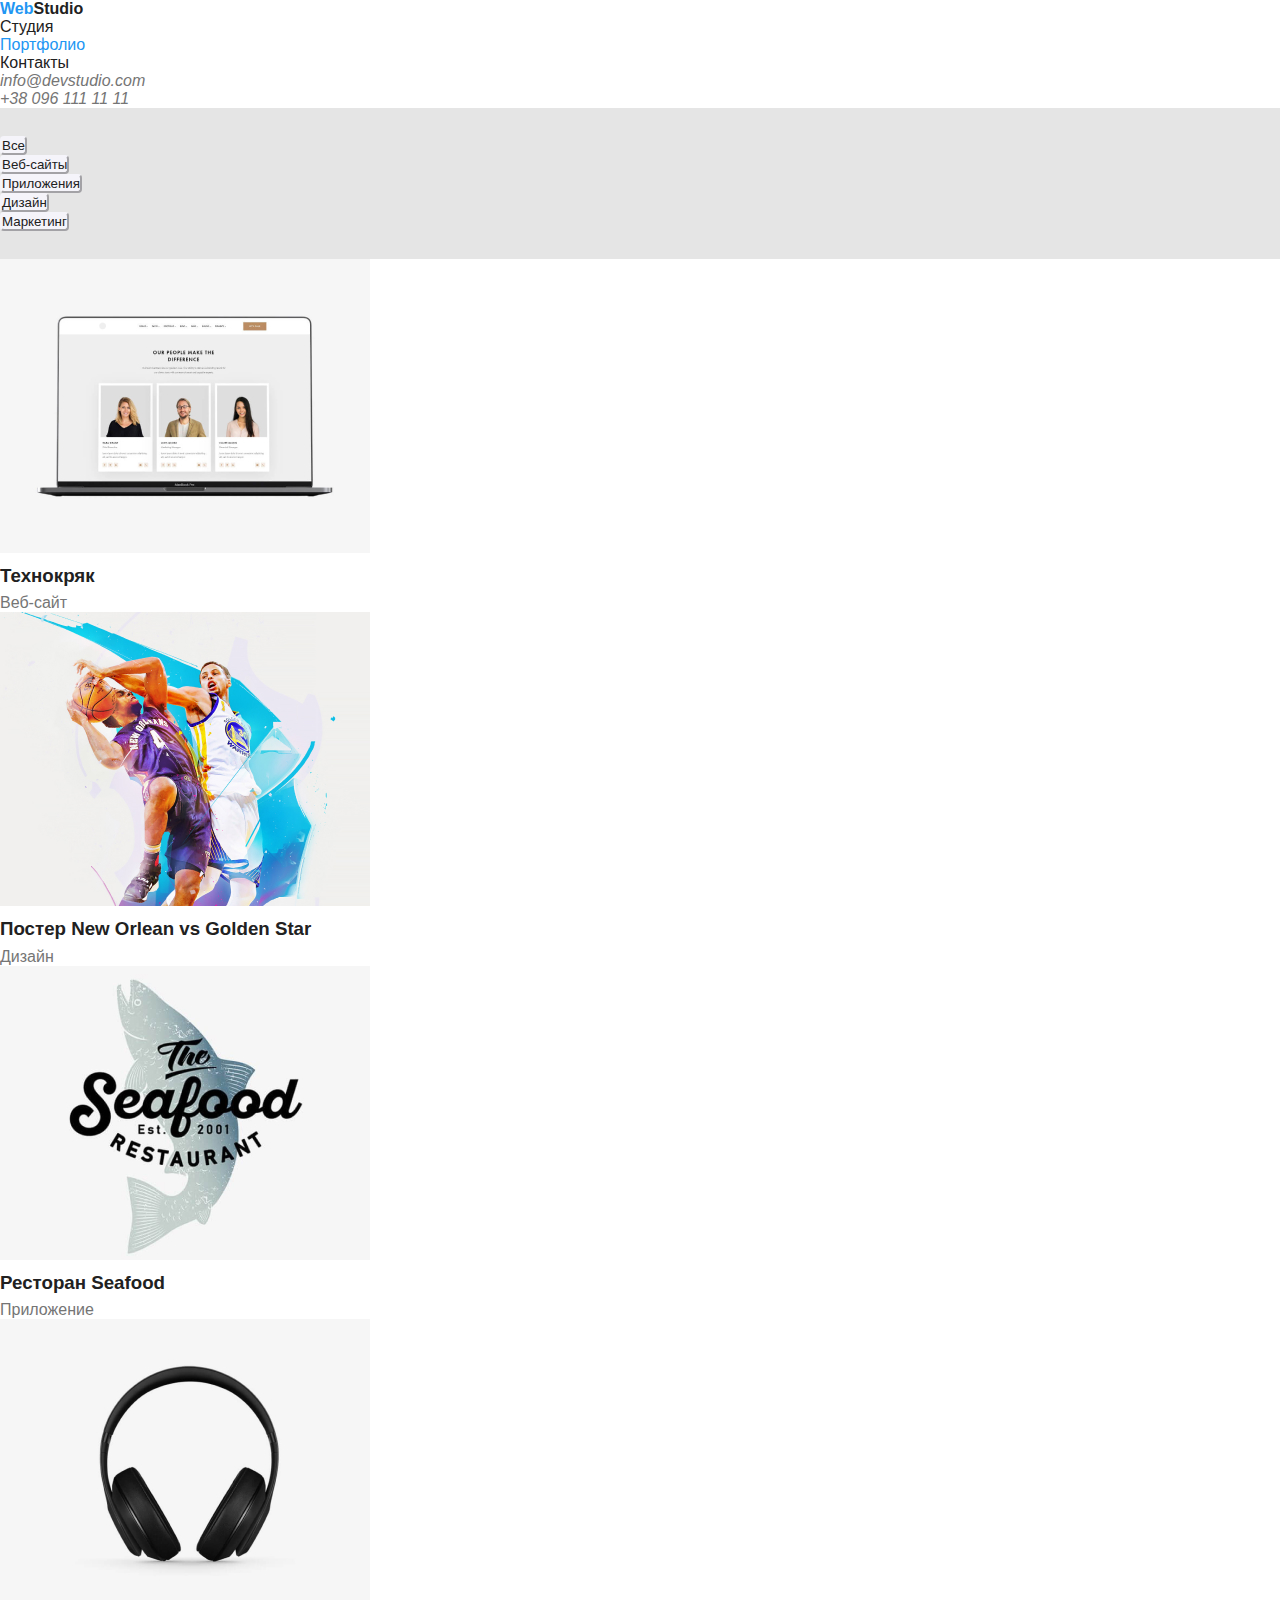
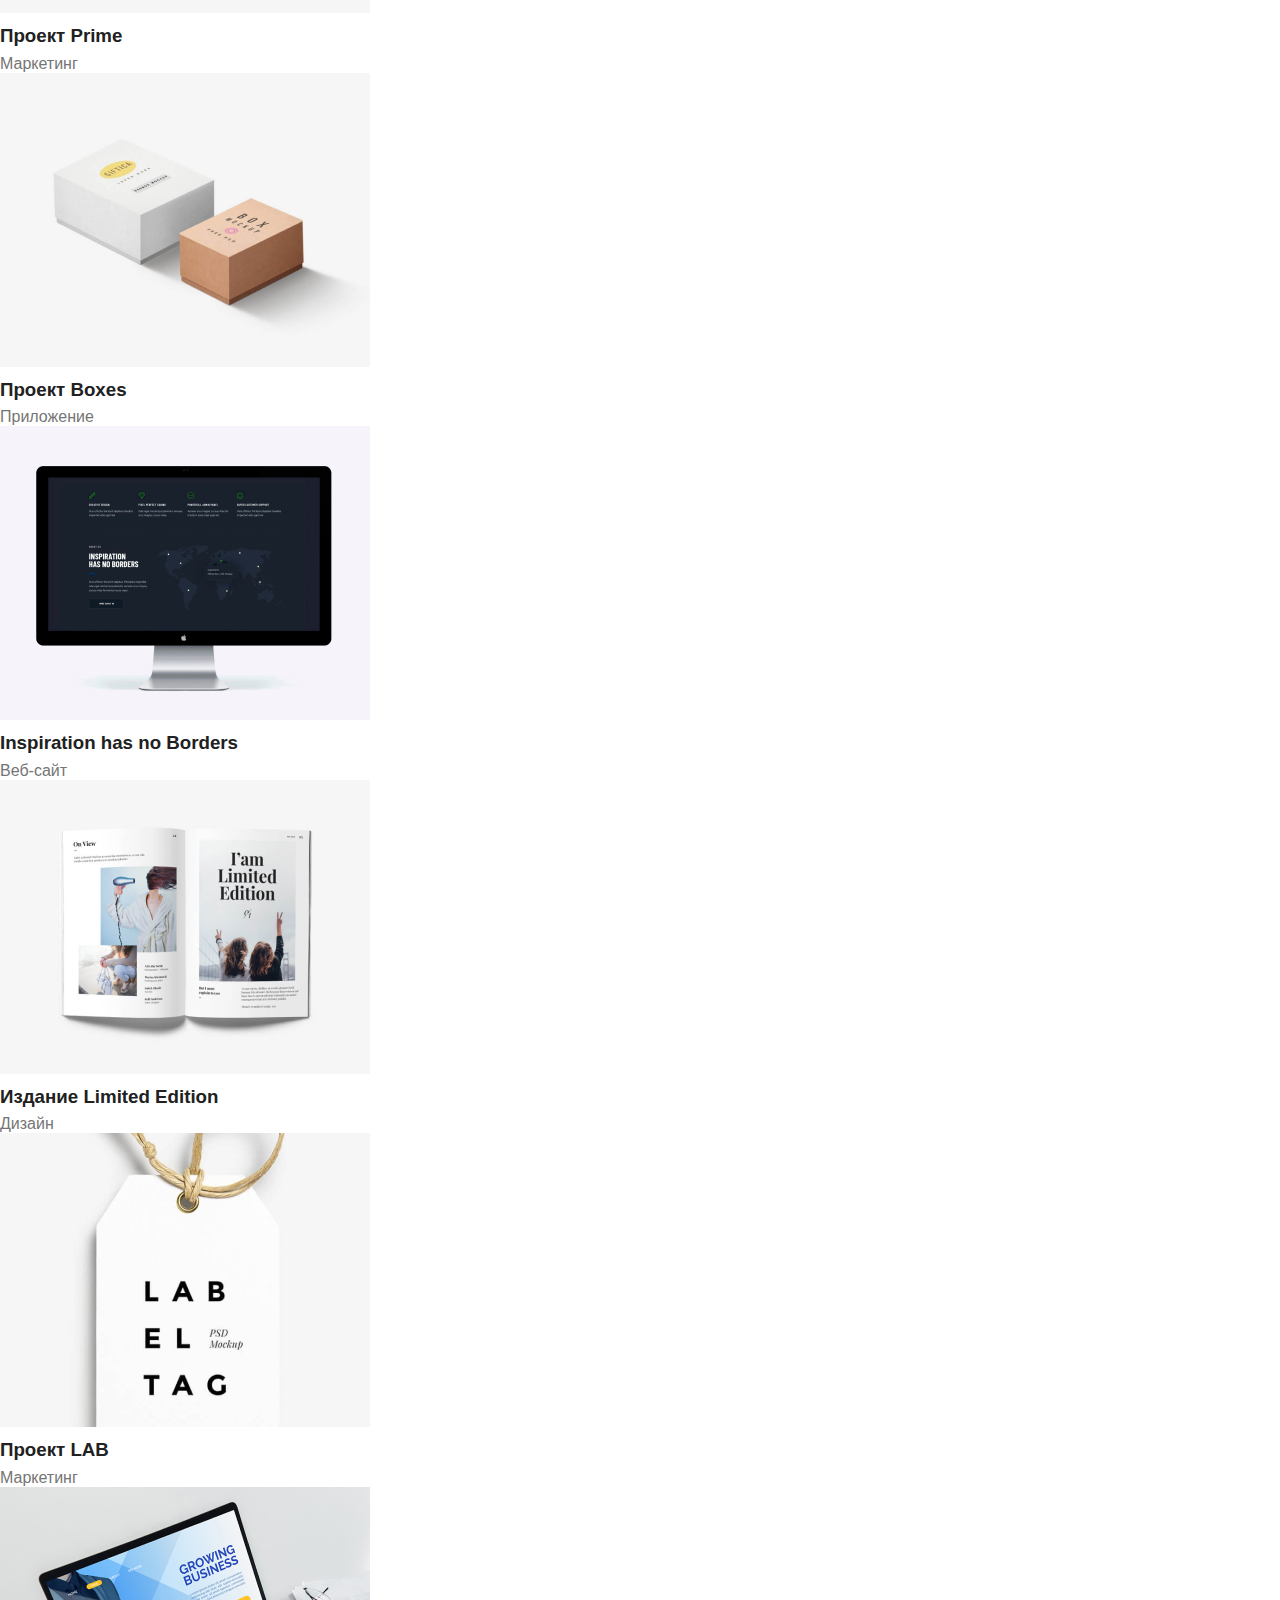
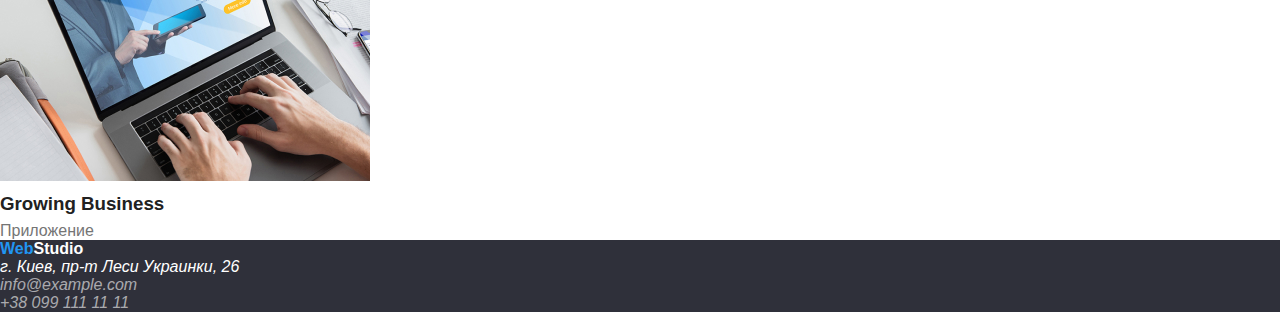
==== potrfolio.html @ 5e763c20 "initial" ====
<!DOCTYPE html>
<html lang="ru">
  <head>
    <meta charset="UTF-8" />
    <meta name="viewport" content="width=device-width, initial-scale=1.0" />
    <!--подключение стилей-->
    <link rel="stylesheet" href="css/style.css" />
    <title>Potrfolio</title>
  </head>
  <body>
    <header>
      <a class="logo" href="index.html" lang="en">
        <span class="logo-contrast">Web</span>Studio</a
      >
      <nav>
        <ul class="navigation">
          <li><a href="index.html">Студия</a></li>
          <li class="active"><a href="potrfolio.html">Портфолио</a></li>
          <li><a href="contacts.html">Контакты</a></li>
        </ul>
      </nav>
      <address>
        <ul>
          <li>
            <a href="mailto:info@devstudio.com">info@devstudio.com</a>
          </li>
          <li>
            <a href="tel:+380961111111">+38 096 111 11 11</a>
          </li>
        </ul>
      </address>
    </header>
    <main class="portfolio">
      <section class="buttons">
        <h2>Кнопки</h2>
        <ul>
          <li>
            <button class="item" type="button">Все</button>
          </li>
          <li>
            <button class="item" type="button">Веб-сайты</button>
          </li>
          <li>
            <button class="item" type="button">Приложения</button>
          </li>
          <li>
            <button class="item" type="button">Дизайн</button>
          </li>
          <li>
            <button class="item" type="button">Маркетинг</button>
          </li>
        </ul>
      </section>
      <section class="projects">
        <h2>Проекты</h2>
        <li>
          <img src="images/tecknohriak.jpg" alt="Веб-сайт Технокряк" />
          <h3>Технокряк</h3>
          <p>Веб-сайт</p>
        </li>
        <li>
          <img
            src="images/neworleans.jpg"
            alt="Постер New Orlean vs Golden Star"
          />
          <h3>Постер New Orlean vs Golden Star</h3>
          <p>Дизайн</p>
        </li>
        <li>
          <img src="images/seafood.jpg" alt="Ресторан Seafood" />
          <h3>Ресторан Seafood</h3>
          <p>Приложение</p>
        </li>
        <li>
          <img src="images/prime.jpg" alt="Проект Prime" />
          <h3>Проект Prime</h3>
          <p>Маркетинг</p>
        </li>
        <li>
          <img src="images/boxes.jpg" alt="Проект Boxes" />
          <h3>Проект Boxes</h3>
          <p>Приложение</p>
        </li>
        <li>
          <img src="images/inspration.jpg" alt="Inspiration has no Borders" />
          <h3 lang="en">Inspiration has no Borders</h3>
          <p>Веб-сайт</p>
        </li>
        <li>
          <img src="images/limitededition.jpg" alt="Издание Limited Edition" />
          <h3>Издание Limited Edition</h3>
          <p>Дизайн</p>
        </li>
        <li>
          <img src="images/lab.jpg" alt="Проект LAB" />
          <h3>Проект LAB</h3>
          <p>Маркетинг</p>
        </li>
        <li>
          <img src="images/growing.jpg" alt="Growing Business" />
          <h3 lang="en">Growing Business</h3>
          <p>Приложение</p>
        </li>
      </section>
    </main>
    <footer>
      <a class="logo" href="index.html" lang="en">
        <span class="logo-contrast">Web</span>Studio</a
      >
      <address>
        <ul>
          <li>г. Киев, пр-т Леси Украинки, 26</li>
          <li>
            <a href="mailto:info@example.com">info@example.com</a>
          </li>
          <li>
            <a href="tel:+380991111111">+38 099 111 11 11</a>
          </li>
        </ul>
      </address>
    </footer>
  </body>
</html>
---- css/style.css ----
* {
  margin: 0;
  padding: 0;
}

ul {
  list-style-type: none;
}

a {
  text-decoration: none;
}

:root {
  --main-background-color: #e5e5e5;
  --minor-background-color: #f5f4fa;
  --footer-background-color: #2f303a;
  --section-background-color: #ffffff;
  --main-button-color: #2196f3;
  --minor-button-color: #f5f4fa;
  --main-text-color: #212121;
  --minor-text-color: #757575;
  --contrast-text-color: #ffffff;
  --selected-text-color: #2196f3;
  --footer-adress-color: rgba(255, 255, 255, 0.6);
}

/*font-family: 'Oleo Script', cursive;
font-family: 'Raleway', sans-serif;
font-family: 'Roboto', sans-serif;*/

/*header*/

header {
  background-color: var(--section-background-color);
}

header .logo {
  font-family: Raleway, sans-serif;
  font-weight: 700;
  line-height: 1, 192;
  letter-spacing: 0, 03em;
  color: var(--main-text-color);
}

header .logo-contrast {
  color: var(--selected-text-color);
}

.navigation a {
  font-family: Roboto, sans-serif;
  font-weight: 500;
  line-height: 1, 143;
  letter-spacing: 0, 02em;
  color: var(--main-text-color);
}

.navigation a:hover,
.navigation a:focus,
.navigation a:active {
  color: var(--selected-text-color);
}

.navigation .active a {
  color: var(--selected-text-color);
}

header address a {
  font-family: Roboto, sans-serif;
  font-weight: 500;
  line-height: 1, 143;
  letter-spacing: 0, 02em;
  color: var(--minor-text-color);
}

header address a:hover,
header address a:focus,
header address a:active {
  color: var(--selected-text-color);
}

/*main*/

/*hero*/

.hero {
  font-family: Roboto, sans-serif;
  font-weight: 900;
  letter-spacing: 0, 06em;
  color: var(--contrast-text-color);
  background-color: var(--footer-background-color);
}

h1 {
  font-size: 44px;
  line-height: 50px;
  text-transform: uppercase;
  text-align: center;
}

.hero button {
  line-height: 1, 875;
  text-align: center;
  background-color: var(--main-button-color);
  color: var(--contrast-text-color);
  box-shadow: 0px 4px 4px rgba(0, 0, 0, 0.15);
  border-radius: 4px;
  border-color: var(--main-button-color);
}
/*section advantages*/

.advantages {
  font-family: Roboto, sans-serif;
  letter-spacing: 0, 03em;
  background-color: var(--main-background-color);
}

.advantages h2 {
  color: var(--main-background-color);
}

.advantages h3 {
  font-weight: 700;
  line-height: 1, 143;
  text-transform: uppercase;
  color: var(--main-text-color);
}

.advantages p {
  font-weight: 400;
  line-height: 1, 714;
  color: var(--minor-text-color);
}

/*section services*/

.services {
  font-family: Roboto, sans-serif;
  letter-spacing: 0, 03em;
  background-color: var(--main-background-color);
}

h4 {
  font-weight: 700;
  line-height: 1, 167;
  text-align: center;
  color: var(--main-text-color);
}

/*section team*/

.team {
  font-family: Roboto, sans-serif;
  letter-spacing: 0, 03em;
  background-color: var(--minor-background-color);
}

.team ul {
  background-color: var(--section-background-color);
  box-shadow: 0px 1px 3px rgba(0, 0, 0, 0.12), 0px 1px 1px rgba(0, 0, 0, 0.14),
    0px 2px 1px rgba(0, 0, 0, 0.2);
  border-radius: 0px 0px 4px 4px;
}

.team h5 {
  font-weight: 500;
  line-height: 1, 188;
  text-align: center;
  color: var(--main-text-color);
}

.team p {
  font-weight: 400;
  line-height: 1, 188;
  text-align: center;
  color: var(--minor-text-color);
}

/*footer*/

footer {
  background-color: var(--footer-background-color);
}

footer .logo {
  font-family: Raleway, sans-serif;
  font-weight: 700;
  line-height: 1, 192;
  letter-spacing: 0, 03em;
  color: var(--contrast-text-color);
}

footer .logo-contrast {
  color: var(--selected-text-color);
}
footer address ul {
  font-family: Roboto, sans-serif;
  font-weight: 400;
  line-height: 1, 714;
  letter-spacing: 0, 03em;
  color: var(--contrast-text-color);
}
footer address a {
  color: var(--footer-adress-color);
}

/*portfolio*/

/*buttons*/

.portfolio {
  font-family: Roboto, sans-serif;
  background-color: var(--main-background-color);
}

.buttons h2 {
  color: var(--main-background-color);
}

.buttons .item {
  font-weight: 500;
  line-height: 1, 625;
  letter-spacing: 0, 03em;
  text-align: center;
  color: var(--main-text-color);
  background-color: var(--minor-button-color);
  border-radius: 4px;
  border-color: var(--minor-button-color);
}

.buttons .item:hover,
.buttons .item:focus,
.buttons .item:active {
  color: var(--contrast-text-color);
  background-color: var(--main-button-color);
}

/*projects*/

.projects h2 {
  color: var(--main-background-color);
}

.projects li {
  list-style-type: none;
  background-color: var(--section-background-color);
  border: 1px;
  border-color: var(--section-background-color);
  box-sizing: border-box;
}

.projects h3 {
  font-weight: 700;
  line-height: 2;
  letter-spacing: 0, 06em;
  color: var(--main-text-color);
}

.projects p {
  font-weight: 400;
  line-height: 1, 875;
  letter-spacing: 0, 03em;
  color: var(--minor-text-color);
}
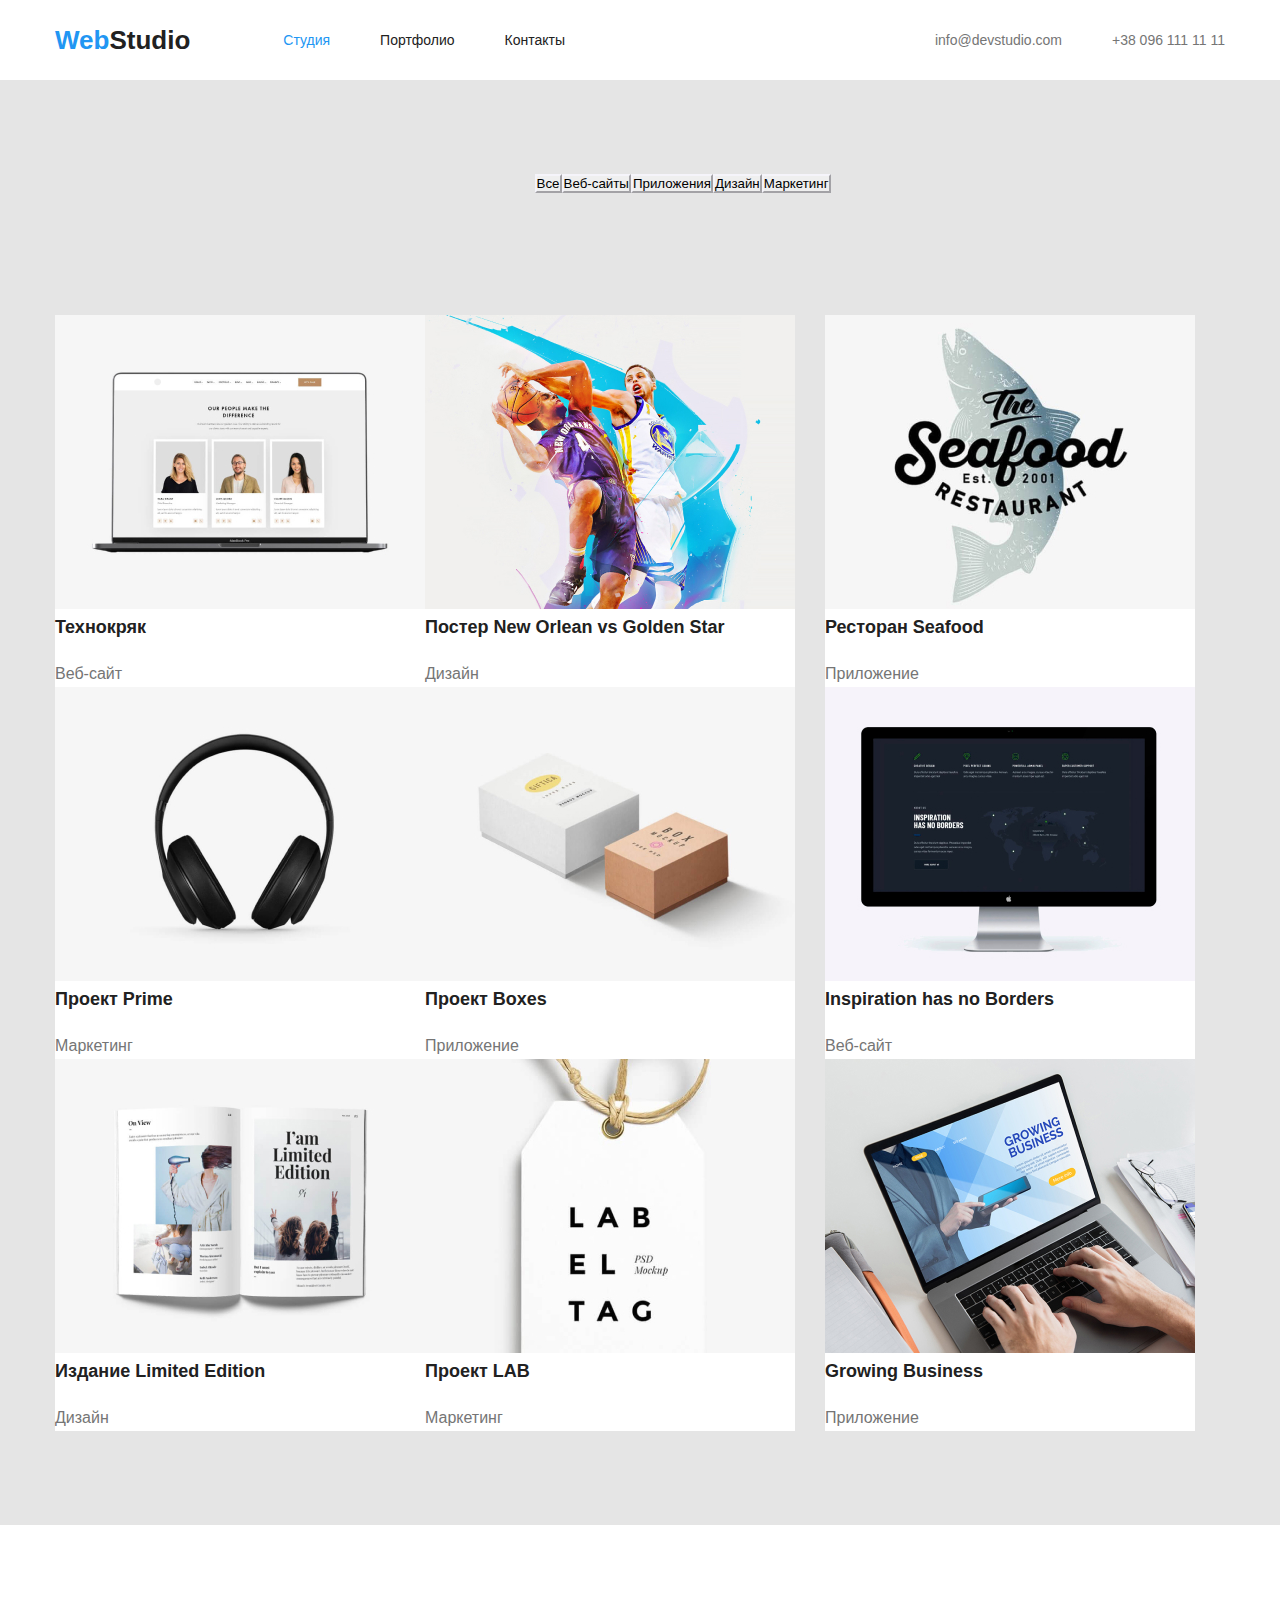
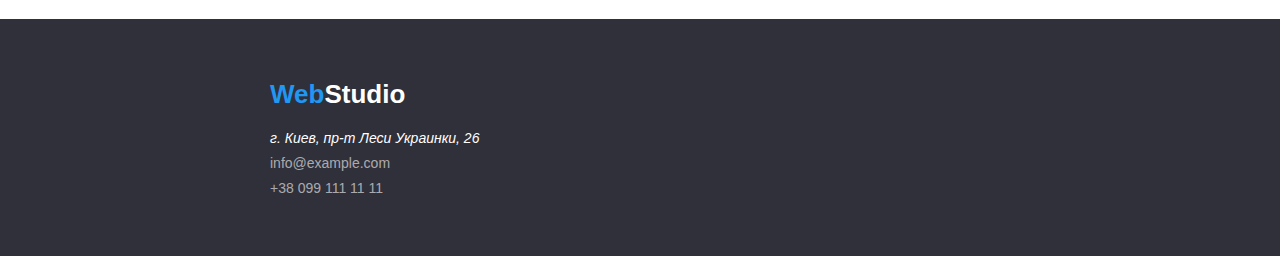
==== commit ce76fe50: "add container and formating" ====
--- a/potrfolio.html
+++ b/potrfolio.html
@@ -5,119 +5,158 @@
     <meta name="viewport" content="width=device-width, initial-scale=1.0" />
     <!--подключение стилей-->
     <link rel="stylesheet" href="css/style.css" />
+    <link rel="stylesheet" href="css/modern-normalize.css" />
     <title>Potrfolio</title>
   </head>
   <body>
     <header>
-      <a class="logo" href="index.html" lang="en">
-        <span class="logo-contrast">Web</span>Studio</a
-      >
-      <nav>
-        <ul class="navigation">
-          <li><a href="index.html">Студия</a></li>
-          <li class="active"><a href="potrfolio.html">Портфолио</a></li>
-          <li><a href="contacts.html">Контакты</a></li>
-        </ul>
-      </nav>
-      <address>
-        <ul>
-          <li>
-            <a href="mailto:info@devstudio.com">info@devstudio.com</a>
-          </li>
-          <li>
-            <a href="tel:+380961111111">+38 096 111 11 11</a>
-          </li>
-        </ul>
-      </address>
+      <div class="container">
+        <a class="logo" href="index.html" lang="en">
+          <span class="logo-contrast">Web</span>Studio</a
+        >
+        <nav>
+          <ul class="navigation">
+            <li class="active"><a href="index.html">Студия</a></li>
+            <li><a href="potrfolio.html">Портфолио</a></li>
+            <li><a href="contacts.html">Контакты</a></li>
+          </ul>
+        </nav>
+        <address>
+          <ul>
+            <li>
+              <a href="mailto:info@devstudio.com">info@devstudio.com</a>
+            </li>
+            <li>
+              <a href="tel:+380961111111">+38 096 111 11 11</a>
+            </li>
+          </ul>
+        </address>
+      </div>
     </header>
     <main class="portfolio">
       <section class="buttons">
         <h2>Кнопки</h2>
-        <ul>
+        <ul class="buttons-list">
           <li>
-            <button class="item" type="button">Все</button>
+            <button class="buttons-item" type="button" class="button">Все</button>
           </li>
           <li>
-            <button class="item" type="button">Веб-сайты</button>
+            <button class="buttons-item type="button" class="button">Веб-сайты</button>
           </li>
           <li>
-            <button class="item" type="button">Приложения</button>
+            <button class="buttons-item type="button" class="button">Приложения</button>
           </li>
           <li>
-            <button class="item" type="button">Дизайн</button>
+            <button class="buttons-item type="button" class="button">Дизайн</button>
           </li>
           <li>
-            <button class="item" type="button">Маркетинг</button>
+            <button class="buttons-item type="button" class="button">Маркетинг</button>
           </li>
         </ul>
       </section>
       <section class="projects">
-        <h2>Проекты</h2>
-        <li>
-          <img src="images/tecknohriak.jpg" alt="Веб-сайт Технокряк" />
-          <h3>Технокряк</h3>
-          <p>Веб-сайт</p>
-        </li>
-        <li>
-          <img
-            src="images/neworleans.jpg"
-            alt="Постер New Orlean vs Golden Star"
-          />
-          <h3>Постер New Orlean vs Golden Star</h3>
-          <p>Дизайн</p>
-        </li>
-        <li>
-          <img src="images/seafood.jpg" alt="Ресторан Seafood" />
-          <h3>Ресторан Seafood</h3>
-          <p>Приложение</p>
-        </li>
-        <li>
-          <img src="images/prime.jpg" alt="Проект Prime" />
-          <h3>Проект Prime</h3>
-          <p>Маркетинг</p>
-        </li>
-        <li>
-          <img src="images/boxes.jpg" alt="Проект Boxes" />
-          <h3>Проект Boxes</h3>
-          <p>Приложение</p>
-        </li>
-        <li>
-          <img src="images/inspration.jpg" alt="Inspiration has no Borders" />
-          <h3 lang="en">Inspiration has no Borders</h3>
-          <p>Веб-сайт</p>
-        </li>
-        <li>
-          <img src="images/limitededition.jpg" alt="Издание Limited Edition" />
-          <h3>Издание Limited Edition</h3>
-          <p>Дизайн</p>
-        </li>
-        <li>
-          <img src="images/lab.jpg" alt="Проект LAB" />
-          <h3>Проект LAB</h3>
-          <p>Маркетинг</p>
-        </li>
-        <li>
-          <img src="images/growing.jpg" alt="Growing Business" />
-          <h3 lang="en">Growing Business</h3>
-          <p>Приложение</p>
-        </li>
+        <div class="container">
+          <h2>Проекты</h2>
+
+          <ul class="projects-list">
+            <li class="projects-item">
+              <img
+                style="width: 370px"
+                src="images/tecknohriak.jpg"
+                alt="Веб-сайт Технокряк"
+              />
+              <h3>Технокряк</h3>
+              <p>Веб-сайт</p>
+            </li>
+            <li class="projects-item">
+              <img
+                style="width: 370px"
+                src="images/neworleans.jpg"
+                alt="Постер New Orlean vs Golden Star"
+              />
+              <h3>Постер New Orlean vs Golden Star</h3>
+              <p>Дизайн</p>
+            </li>
+            <li class="projects-item">
+              <img
+                style="width: 370px"
+                src="images/seafood.jpg"
+                alt="Ресторан Seafood"
+              />
+              <h3>Ресторан Seafood</h3>
+              <p>Приложение</p>
+            </li>
+            <li class="projects-item">
+              <img
+                style="width: 370px"
+                src="images/prime.jpg"
+                alt="Проект Prime"
+              />
+              <h3>Проект Prime</h3>
+              <p>Маркетинг</p>
+            </li>
+            <li class="projects-item">
+              <img
+                style="width: 370px"
+                src="images/boxes.jpg"
+                alt="Проект Boxes"
+              />
+              <h3>Проект Boxes</h3>
+              <p>Приложение</p>
+            </li>
+            <li class="projects-item">
+              <img
+                style="width: 370px"
+                src="images/inspration.jpg"
+                alt="Inspiration has no Borders"
+              />
+              <h3 lang="en">Inspiration has no Borders</h3>
+              <p>Веб-сайт</p>
+            </li>
+            <li class="projects-item">
+              <img
+                style="width: 370px"
+                src="images/limitededition.jpg"
+                alt="Издание Limited Edition"
+              />
+              <h3>Издание Limited Edition</h3>
+              <p>Дизайн</p>
+            </li>
+            <li class="projects-item">
+              <img style="width: 370px" src="images/lab.jpg" alt="Проект LAB" />
+              <h3>Проект LAB</h3>
+              <p>Маркетинг</p>
+            </li>
+            <li class="projects-item">
+              <img
+                style="width: 370px"
+                src="images/growing.jpg"
+                alt="Growing Business"
+              />
+              <h3 lang="en">Growing Business</h3>
+              <p>Приложение</p>
+            </li>
+          </ul>
+        </div>
       </section>
     </main>
     <footer>
-      <a class="logo" href="index.html" lang="en">
-        <span class="logo-contrast">Web</span>Studio</a
-      >
-      <address>
-        <ul>
-          <li>г. Киев, пр-т Леси Украинки, 26</li>
-          <li>
-            <a href="mailto:info@example.com">info@example.com</a>
-          </li>
-          <li>
-            <a href="tel:+380991111111">+38 099 111 11 11</a>
-          </li>
-        </ul>
-      </address>
+      <div class="container">
+        <a class="logo" href="index.html" lang="en">
+          <span class="logo-contrast">Web</span>Studio</a
+        >
+        <address>
+          <ul>
+            <li>г. Киев, пр-т Леси Украинки, 26</li>
+            <li>
+              <a href="mailto:info@example.com">info@example.com</a>
+            </li>
+            <li>
+              <a href="tel:+380991111111">+38 099 111 11 11</a>
+            </li>
+          </ul>
+        </address>
+      </div>
     </footer>
   </body>
 </html>
--- a/css/style.css
+++ b/css/style.css
@@ -1,3 +1,6 @@
+html {
+  box-sizing: border-box;
+}
 * {
   margin: 0;
   padding: 0;
@@ -5,10 +8,31 @@
 
 ul {
   list-style-type: none;
+  text-decoration: none;
+  padding: 0;
+  margin: 0;
 }
 
 a {
   text-decoration: none;
+  text-transform: none;
+  font-style: normal;
+}
+
+*,
+::before,
+::after {
+  box-sizing: inherit;
+}
+h1,
+h2,
+h3,
+h4,
+h5,
+h6,
+p {
+  margin-top: 0px;
+  margin-bottom: 0px;
 }
 
 :root {
@@ -23,6 +47,7 @@
   --contrast-text-color: #ffffff;
   --selected-text-color: #2196f3;
   --footer-adress-color: rgba(255, 255, 255, 0.6);
+  --white: rgb(0, 0, 0);
 }
 
 /*font-family: 'Oleo Script', cursive;
@@ -31,28 +56,66 @@
 
 /*header*/
 
-header {
+.container {
+  width: 1200px;
+  padding-top: 94px;
+  padding-bottom: 94px;
+  padding-right: 15px;
+  padding-left: 15px;
+  margin: 0px auto 0px auto;
+}
+
+header .container,
+footer .container {
+  padding-top: 0px;
+  padding-bottom: 0px;
+}
+
+header .container {
   background-color: var(--section-background-color);
+
+  display: flex;
+  align-items: center;
 }
 
 header .logo {
   font-family: Raleway, sans-serif;
   font-weight: 700;
+  font-size: 26px;
   line-height: 1, 192;
   letter-spacing: 0, 03em;
   color: var(--main-text-color);
+  display: flex;
+  margin-right: 93px;
 }
 
 header .logo-contrast {
   color: var(--selected-text-color);
 }
 
+.navigation {
+  display: flex;
+}
+
+.navigation li {
+  display: flex;
+}
+
+.navigation li:not(:last-child) {
+  margin-right: 50px;
+}
+
 .navigation a {
   font-family: Roboto, sans-serif;
   font-weight: 500;
+  font-style: normal;
+  font-size: 14px;
   line-height: 1, 143;
   letter-spacing: 0, 02em;
   color: var(--main-text-color);
+
+  padding-top: 32px;
+  padding-bottom: 32px;
 }
 
 .navigation a:hover,
@@ -65,9 +128,27 @@
   color: var(--selected-text-color);
 }
 
+header address {
+  display: flex;
+  margin-left: auto;
+}
+
+header address ul {
+  display: flex;
+}
+
+header address li {
+  display: flex;
+}
+
+header address li:not(:last-child) {
+  margin-right: 50px;
+}
+
 header address a {
   font-family: Roboto, sans-serif;
   font-weight: 500;
+  font-size: 14px;
   line-height: 1, 143;
   letter-spacing: 0, 02em;
   color: var(--minor-text-color);
@@ -89,16 +170,22 @@
   letter-spacing: 0, 06em;
   color: var(--contrast-text-color);
   background-color: var(--footer-background-color);
+
+  height: 600px;
+
+  text-align: center;
 }
 
 h1 {
   font-size: 44px;
-  line-height: 50px;
+  line-height: 1, 36;
   text-transform: uppercase;
   text-align: center;
+  padding-top: 200px;
 }
 
 .hero button {
+  font-size: 16px;
   line-height: 1, 875;
   text-align: center;
   background-color: var(--main-button-color);
@@ -106,52 +193,89 @@
   box-shadow: 0px 4px 4px rgba(0, 0, 0, 0.15);
   border-radius: 4px;
   border-color: var(--main-button-color);
+
+  margin-top: 30px;
+  width: 200px;
+  height: 50px;
 }
 /*section advantages*/
 
 .advantages {
   font-family: Roboto, sans-serif;
-  letter-spacing: 0, 03em;
+  letter-spacing: 0.03em;
   background-color: var(--main-background-color);
 }
 
+.advantages .container {
+  padding-bottom: 0;
+}
+
+.advantages ul {
+  display: flex;
+}
+
+.advantages li {
+  width: 270px;
+  justify-content: start;
+}
+.advantages li:not(:last-child) {
+  margin-right: 30px;
+}
 .advantages h2 {
   color: var(--main-background-color);
 }
 
 .advantages h3 {
+  font-size: 14px;
   font-weight: 700;
   line-height: 1, 143;
   text-transform: uppercase;
   color: var(--main-text-color);
+  margin-bottom: 10px;
 }
 
 .advantages p {
   font-weight: 400;
+  font-size: 14px;
   line-height: 1, 714;
   color: var(--minor-text-color);
+  width: 270px;
 }
 
 /*section services*/
 
 .services {
   font-family: Roboto, sans-serif;
-  letter-spacing: 0, 03em;
+  letter-spacing: 0 03em;
   background-color: var(--main-background-color);
+  padding-top: 94px;
+}
+
+.services ul {
+  display: flex;
+  justify-content: center;
+}
+
+.services li:not(:last-child) {
+  display: flex;
+  margin-right: 30px;
 }
 
 h4 {
   font-weight: 700;
-  line-height: 1, 167;
-  text-align: center;
-  color: var(--main-text-color);
+  font-size: 36px;
+  line-height: 1, 17;
+  text-align: center;
+  color: var(--main-text-color);
+  margin-bottom: 50px;
+  padding-top: 94px;
 }
 
 /*section team*/
 
 .team {
   font-family: Roboto, sans-serif;
-  letter-spacing: 0, 03em;
+  letter-spacing: 0 03em;
   background-color: var(--minor-background-color);
 }
 
@@ -160,10 +284,18 @@
   box-shadow: 0px 1px 3px rgba(0, 0, 0, 0.12), 0px 1px 1px rgba(0, 0, 0, 0.14),
     0px 2px 1px rgba(0, 0, 0, 0.2);
   border-radius: 0px 0px 4px 4px;
+
+  display: flex;
+  justify-content: center;
+}
+
+.team li:not(:last-child) {
+  margin-right: 30px;
 }
 
 .team h5 {
   font-weight: 500;
+  font-size: 16px;
   line-height: 1, 188;
   text-align: center;
   color: var(--main-text-color);
@@ -171,6 +303,7 @@
 
 .team p {
   font-weight: 400;
+  font-size: 16px;
   line-height: 1, 188;
   text-align: center;
   color: var(--minor-text-color);
@@ -180,14 +313,18 @@
 
 footer {
   background-color: var(--footer-background-color);
+  margin-top: 94px;
+  padding-top: 60px;
 }
 
 footer .logo {
   font-family: Raleway, sans-serif;
   font-weight: 700;
+  font-size: 26px;
   line-height: 1, 192;
   letter-spacing: 0, 03em;
   color: var(--contrast-text-color);
+  margin-left: 215px;
 }
 
 footer .logo-contrast {
@@ -196,9 +333,16 @@
 footer address ul {
   font-family: Roboto, sans-serif;
   font-weight: 400;
+  font-size: 14px;
   line-height: 1, 714;
   letter-spacing: 0, 03em;
   color: var(--contrast-text-color);
+  margin-left: 215px;
+  margin-top: 20px;
+  padding-bottom: 60px;
+}
+footer address li:not(:last-child) {
+  margin-bottom: 9px;
 }
 footer address a {
   color: var(--footer-adress-color);
@@ -213,29 +357,88 @@
   background-color: var(--main-background-color);
 }
 
+.buttons-list {
+  display: flex;
+  margin-top: 94px;
+  justify-content: center;
+}
+
+.buttons-item:not(:last-child) {
+  margin-right: 8px;
+}
+
 .buttons h2 {
   color: var(--main-background-color);
 }
 
-.buttons .item {
+.buttons .button {
+  margin: 0;
+  padding: 6px 22px;
+  letter-spacing: 0.03em;
+  line-height: 1, 625;
+  font-size: 16px;
   font-weight: 500;
-  line-height: 1, 625;
-  letter-spacing: 0, 03em;
-  text-align: center;
+  text-align: center;
+  box-shadow: 0px 2px 2px rgba(0, 0, 0, 0.12);
+  text-shadow: 0px 4px 4px rgba(0, 0, 0, 0.25);
+  border-radius: 4px;
+  border: 0;
   color: var(--main-text-color);
   background-color: var(--minor-button-color);
+}
+
+.buttons-item {
+  border-color: var(--minor-button-color);
+}
+
+.buttons-item:hover,
+.buttons-item:focus,
+.buttons-item:active {
+  color: var(--contrast-text-color);
+  background-color: var(--main-button-color);
+}
+
+/*projects*/
+.portfolio {
+  padding-left: 15px;
+  padding-right: 15px;
+  margin-left: auto;
+  margin-right: auto;
+}
+
+.portfolio .buttons {
+  display: flex;
+  justify-content: center;
+}
+
+.portfolio .buttons .item {
+  margin: 0;
+  padding: 6px 22px;
+  letter-spacing: 0 03em;
+  line-height: 1.62;
+  box-shadow: 0px 2px 2px rgba(0, 0, 0, 0.12);
+  text-shadow: 0px 4px 4px rgba(0, 0, 0, 0.25);
   border-radius: 4px;
-  border-color: var(--minor-button-color);
-}
-
-.buttons .item:hover,
-.buttons .item:focus,
-.buttons .item:active {
+  border: 0;
+}
+.portfolio .buttons .item:hover,
+.portfolio .buttons .item:focus,
+.portfolio .buttons .item:active {
   color: var(--contrast-text-color);
   background-color: var(--main-button-color);
 }
-
-/*projects*/
+.projects-list {
+  display: flex;
+  flex-wrap: wrap;
+}
+.projects-item {
+  width: calc((100% - 30px * 2=) / 3);
+  margin-right: 30px;
+}
+
+.projects-item img {
+  display: block;
+}
 
 .projects h2 {
   color: var(--main-background-color);
@@ -244,21 +447,24 @@
 .projects li {
   list-style-type: none;
   background-color: var(--section-background-color);
-  border: 1px;
-  border-color: var(--section-background-color);
-  box-sizing: border-box;
-}
-
+}
+.projects li:nth-last-child(3n) {
+  margin-right: 0;
+}
 .projects h3 {
   font-weight: 700;
+  font-size: 18px;
   line-height: 2;
-  letter-spacing: 0, 06em;
+  letter-spacing: 0 06em;
   color: var(--main-text-color);
 }
 
 .projects p {
   font-weight: 400;
+  font-size: 16px;
   line-height: 1, 875;
-  letter-spacing: 0, 03em;
+  letter-spacing: 0 03em;
   color: var(--minor-text-color);
-}
+  margin-top: 20px;
+  margin-bottom: 4px;
+}
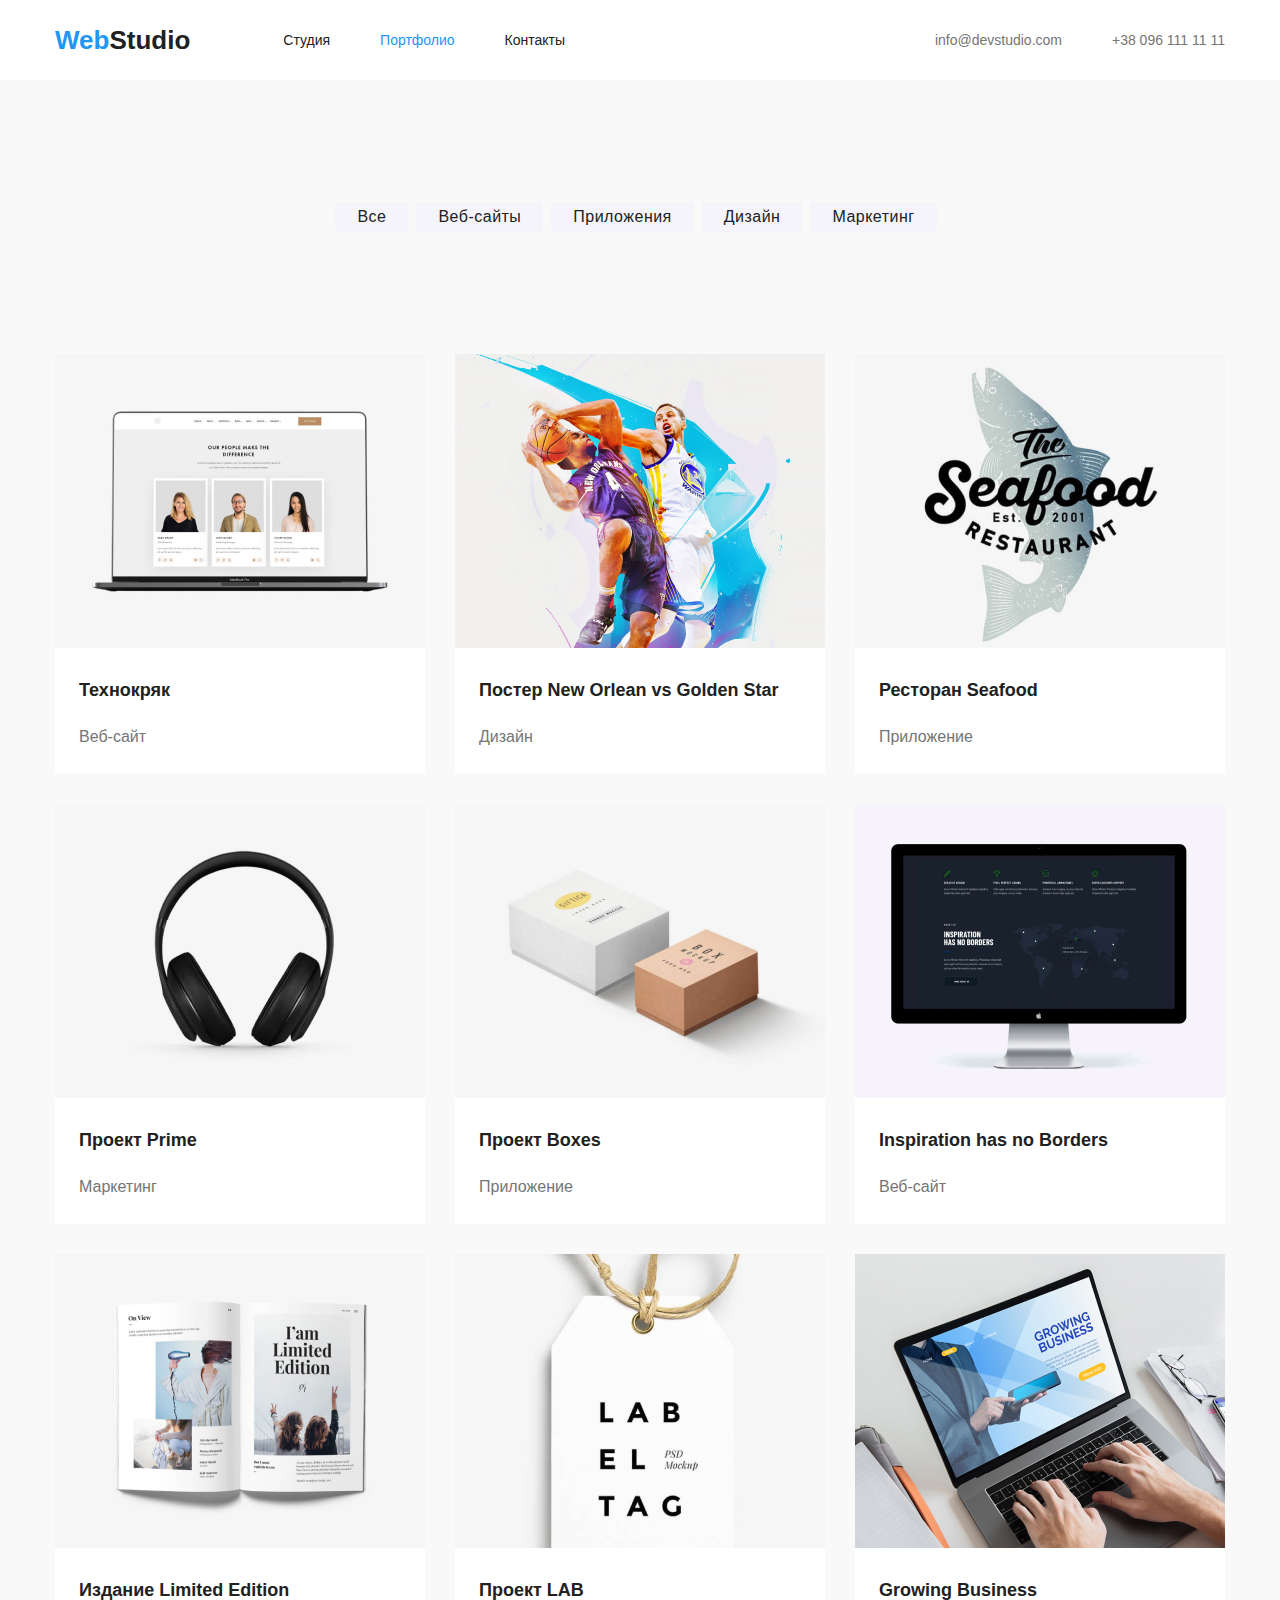
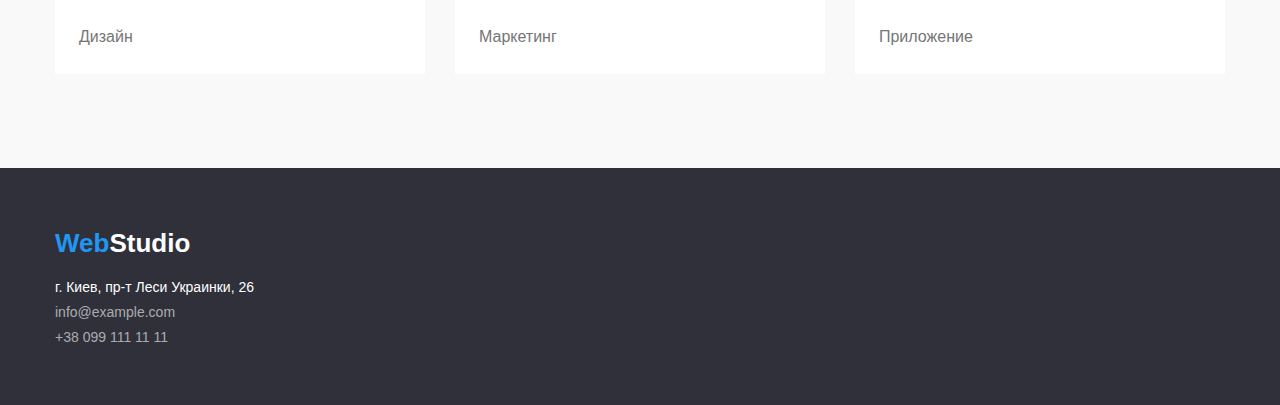
==== commit 4c5db586: "buggs-fix" ====
--- a/potrfolio.html
+++ b/potrfolio.html
@@ -16,8 +16,8 @@
         >
         <nav>
           <ul class="navigation">
-            <li class="active"><a href="index.html">Студия</a></li>
-            <li><a href="potrfolio.html">Портфолио</a></li>
+            <li><a href="index.html">Студия</a></li>
+            <li class="active"><a href="potrfolio.html">Портфолио</a></li>
             <li><a href="contacts.html">Контакты</a></li>
           </ul>
         </nav>
@@ -34,7 +34,7 @@
       </div>
     </header>
     <main class="portfolio">
-      <section class="buttons">
+      <section class="projects">
         <h2>Кнопки</h2>
         <ul class="buttons-list">
           <li>
@@ -53,8 +53,6 @@
             <button class="buttons-item type="button" class="button">Маркетинг</button>
           </li>
         </ul>
-      </section>
-      <section class="projects">
         <div class="container">
           <h2>Проекты</h2>
 
@@ -65,8 +63,10 @@
                 src="images/tecknohriak.jpg"
                 alt="Веб-сайт Технокряк"
               />
+              <div class="proget-discription">
               <h3>Технокряк</h3>
               <p>Веб-сайт</p>
+              </div>
             </li>
             <li class="projects-item">
               <img
@@ -74,8 +74,9 @@
                 src="images/neworleans.jpg"
                 alt="Постер New Orlean vs Golden Star"
               />
+              <div class="proget-discription">
               <h3>Постер New Orlean vs Golden Star</h3>
-              <p>Дизайн</p>
+              <p>Дизайн</p></div>
             </li>
             <li class="projects-item">
               <img
@@ -83,8 +84,9 @@
                 src="images/seafood.jpg"
                 alt="Ресторан Seafood"
               />
+              <div class="proget-discription">
               <h3>Ресторан Seafood</h3>
-              <p>Приложение</p>
+              <p>Приложение</p></div>
             </li>
             <li class="projects-item">
               <img
@@ -92,8 +94,9 @@
                 src="images/prime.jpg"
                 alt="Проект Prime"
               />
+              <div class="proget-discription">
               <h3>Проект Prime</h3>
-              <p>Маркетинг</p>
+              <p>Маркетинг</p></div>
             </li>
             <li class="projects-item">
               <img
@@ -101,8 +104,9 @@
                 src="images/boxes.jpg"
                 alt="Проект Boxes"
               />
+              <div class="proget-discription">
               <h3>Проект Boxes</h3>
-              <p>Приложение</p>
+              <p>Приложение</p></div>
             </li>
             <li class="projects-item">
               <img
@@ -110,8 +114,9 @@
                 src="images/inspration.jpg"
                 alt="Inspiration has no Borders"
               />
+              <div class="proget-discription">
               <h3 lang="en">Inspiration has no Borders</h3>
-              <p>Веб-сайт</p>
+              <p>Веб-сайт</p></div>
             </li>
             <li class="projects-item">
               <img
@@ -119,13 +124,15 @@
                 src="images/limitededition.jpg"
                 alt="Издание Limited Edition"
               />
+              <div class="proget-discription">
               <h3>Издание Limited Edition</h3>
-              <p>Дизайн</p>
+              <p>Дизайн</p></div>
             </li>
             <li class="projects-item">
               <img style="width: 370px" src="images/lab.jpg" alt="Проект LAB" />
+              <div class="proget-discription">
               <h3>Проект LAB</h3>
-              <p>Маркетинг</p>
+              <p>Маркетинг</p></div>
             </li>
             <li class="projects-item">
               <img
@@ -133,8 +140,9 @@
                 src="images/growing.jpg"
                 alt="Growing Business"
               />
+              <div class="proget-discription">
               <h3 lang="en">Growing Business</h3>
-              <p>Приложение</p>
+              <p>Приложение</p></div>
             </li>
           </ul>
         </div>
--- a/css/style.css
+++ b/css/style.css
@@ -36,8 +36,8 @@
 }
 
 :root {
-  --main-background-color: #e5e5e5;
-  --minor-background-color: #f5f4fa;
+  --main-background-color: #f9f9f9;
+  --minor-background-color: #f3f5fa;
   --footer-background-color: #2f303a;
   --section-background-color: #ffffff;
   --main-button-color: #2196f3;
@@ -131,6 +131,7 @@
 header address {
   display: flex;
   margin-left: auto;
+  font-family: Roboto, sans-serif;
 }
 
 header address ul {
@@ -201,7 +202,7 @@
 /*section advantages*/
 
 .advantages {
-  font-family: Roboto, sans-serif;
+  font-family: Roboto;
   letter-spacing: 0.03em;
   background-color: var(--main-background-color);
 }
@@ -226,18 +227,24 @@
 }
 
 .advantages h3 {
+  font-family: Roboto;
   font-size: 14px;
   font-weight: 700;
-  line-height: 1, 143;
+  font-style: normal;
+  letter-spacing: 0.03em;
+  line-height: 1, 17;
   text-transform: uppercase;
   color: var(--main-text-color);
   margin-bottom: 10px;
 }
 
 .advantages p {
+  font-family: Roboto;
   font-weight: 400;
+  font-style: normal;
+  letter-spacing: 0.03em;
   font-size: 14px;
-  line-height: 1, 714;
+  line-height: 1, 71;
   color: var(--minor-text-color);
   width: 270px;
 }
@@ -248,7 +255,7 @@
   font-family: Roboto, sans-serif;
   letter-spacing: 0 03em;
   background-color: var(--main-background-color);
-  padding-top: 94px;
+  padding-top: 14px;
 }
 
 .services ul {
@@ -259,6 +266,7 @@
 .services li:not(:last-child) {
   display: flex;
   margin-right: 30px;
+  margin-bottom: 94px;
 }
 
 h4 {
@@ -275,22 +283,25 @@
 
 .team {
   font-family: Roboto, sans-serif;
-  letter-spacing: 0 03em;
+  letter-spacing: 0.03em;
   background-color: var(--minor-background-color);
 }
 
 .team ul {
+  display: flex;
+  justify-content: centre;
+}
+
+.team-item {
+  margin-right: 30px;
   background-color: var(--section-background-color);
   box-shadow: 0px 1px 3px rgba(0, 0, 0, 0.12), 0px 1px 1px rgba(0, 0, 0, 0.14),
     0px 2px 1px rgba(0, 0, 0, 0.2);
   border-radius: 0px 0px 4px 4px;
-
-  display: flex;
-  justify-content: center;
-}
-
-.team li:not(:last-child) {
-  margin-right: 30px;
+}
+
+.team-item:last-child {
+  margin-right: 0;
 }
 
 .team h5 {
@@ -299,6 +310,8 @@
   line-height: 1, 188;
   text-align: center;
   color: var(--main-text-color);
+  padding-top: 30px;
+  padding-bottom: 10px;
 }
 
 .team p {
@@ -307,13 +320,14 @@
   line-height: 1, 188;
   text-align: center;
   color: var(--minor-text-color);
+  padding-bottom: 30px;
 }
 
 /*footer*/
 
 footer {
   background-color: var(--footer-background-color);
-  margin-top: 94px;
+
   padding-top: 60px;
 }
 
@@ -324,7 +338,6 @@
   line-height: 1, 192;
   letter-spacing: 0, 03em;
   color: var(--contrast-text-color);
-  margin-left: 215px;
 }
 
 footer .logo-contrast {
@@ -335,9 +348,10 @@
   font-weight: 400;
   font-size: 14px;
   line-height: 1, 714;
+  font-style: normal;
   letter-spacing: 0, 03em;
   color: var(--contrast-text-color);
-  margin-left: 215px;
+
   margin-top: 20px;
   padding-bottom: 60px;
 }
@@ -363,15 +377,11 @@
   justify-content: center;
 }
 
-.buttons-item:not(:last-child) {
+.buttons-list li {
   margin-right: 8px;
 }
 
-.buttons h2 {
-  color: var(--main-background-color);
-}
-
-.buttons .button {
+.buttons-item {
   margin: 0;
   padding: 6px 22px;
   letter-spacing: 0.03em;
@@ -379,16 +389,11 @@
   font-size: 16px;
   font-weight: 500;
   text-align: center;
-  box-shadow: 0px 2px 2px rgba(0, 0, 0, 0.12);
-  text-shadow: 0px 4px 4px rgba(0, 0, 0, 0.25);
+
   border-radius: 4px;
   border: 0;
   color: var(--main-text-color);
   background-color: var(--minor-button-color);
-}
-
-.buttons-item {
-  border-color: var(--minor-button-color);
 }
 
 .buttons-item:hover,
@@ -432,13 +437,29 @@
   flex-wrap: wrap;
 }
 .projects-item {
-  width: calc((100% - 30px * 2=) / 3);
+  width: calc((100% - 30px * 2) / 3);
   margin-right: 30px;
-}
-
+  margin-bottom: 30px;
+  background-color: var(--section-background-color);
+  border: 1px solid #eeeeee, 100%;
+  overflow: hidden;
+}
+
+.projects-item:nth-child(3n) {
+  margin-right: 0px;
+}
+.projects-item:nth-last-child(-n + 3) {
+  margin-bottom: 0px;
+}
 .projects-item img {
   display: block;
 }
+.proget-discription {
+  padding-top: 24px;
+  padding-right: 20px;
+  padding-bottom: 24px;
+  padding-left: 24px;
+}
 
 .projects h2 {
   color: var(--main-background-color);
@@ -446,11 +467,8 @@
 
 .projects li {
   list-style-type: none;
-  background-color: var(--section-background-color);
-}
-.projects li:nth-last-child(3n) {
-  margin-right: 0;
-}
+}
+
 .projects h3 {
   font-weight: 700;
   font-size: 18px;
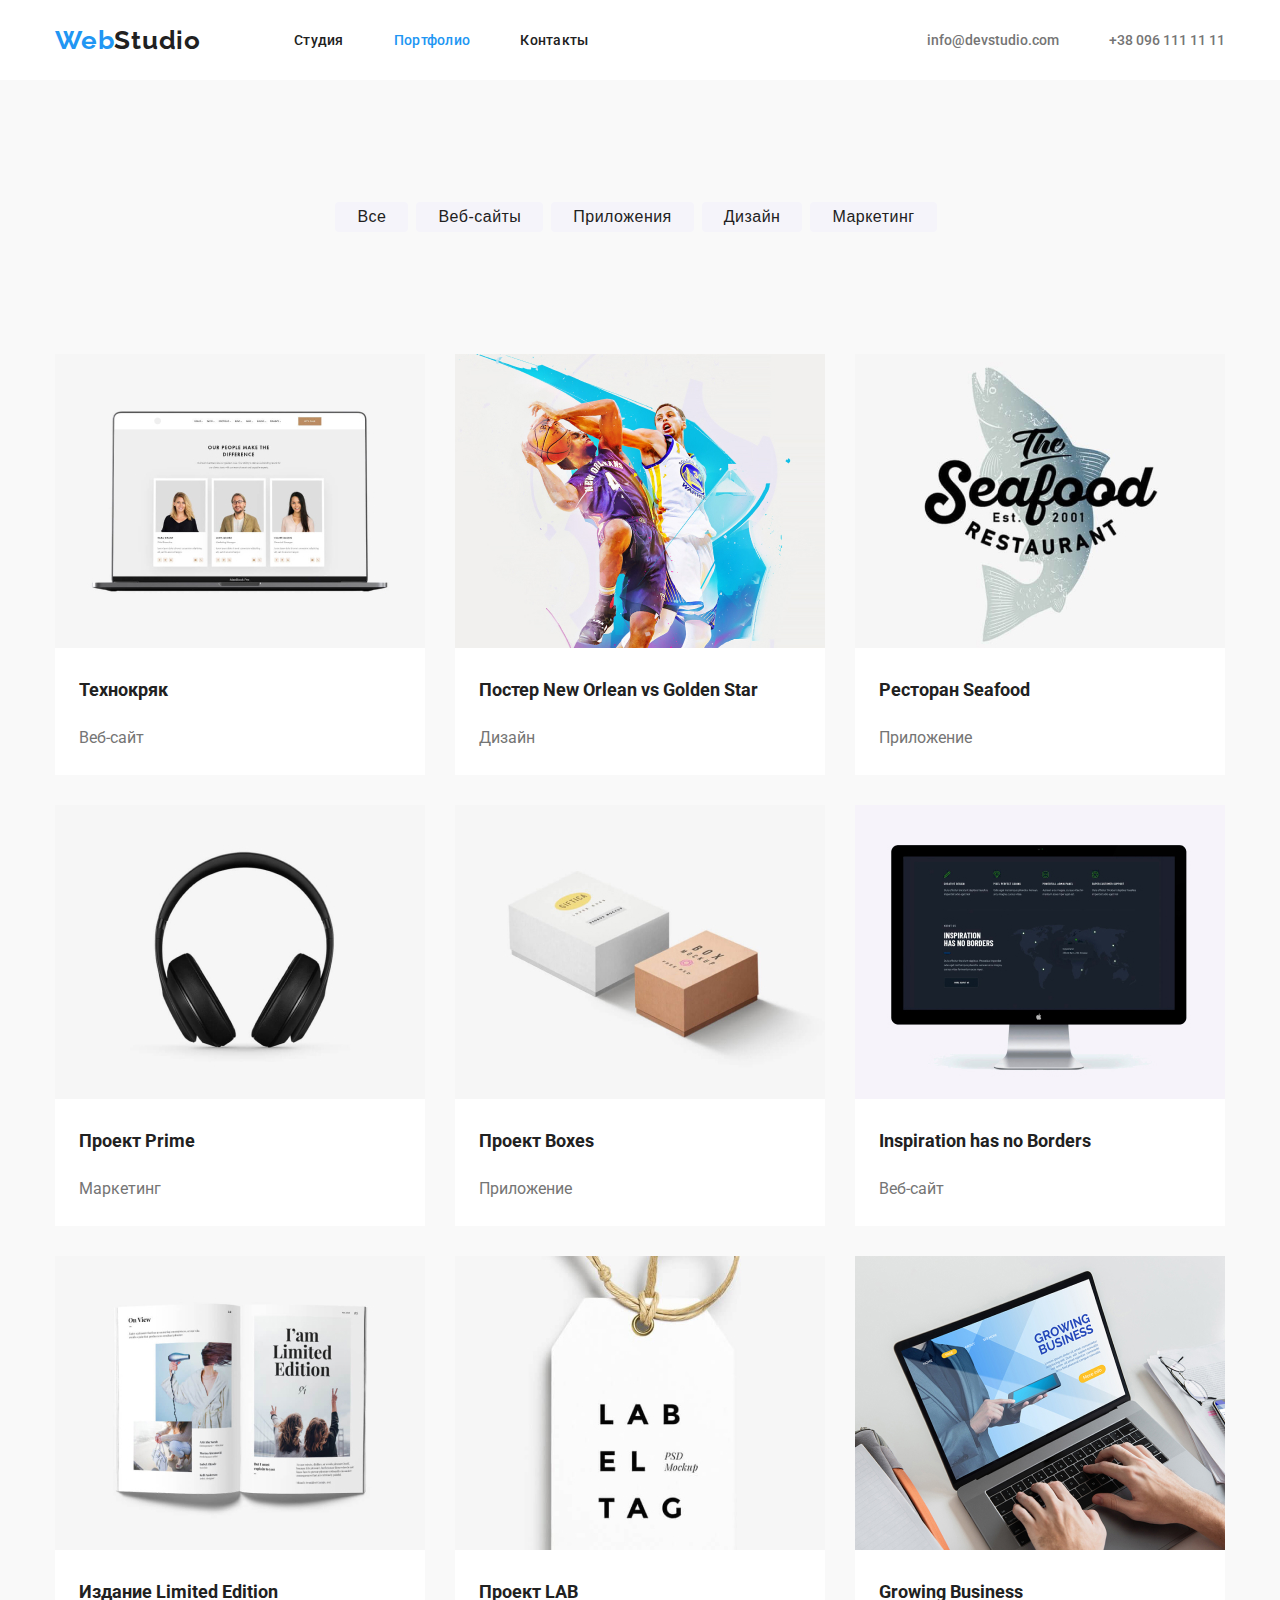
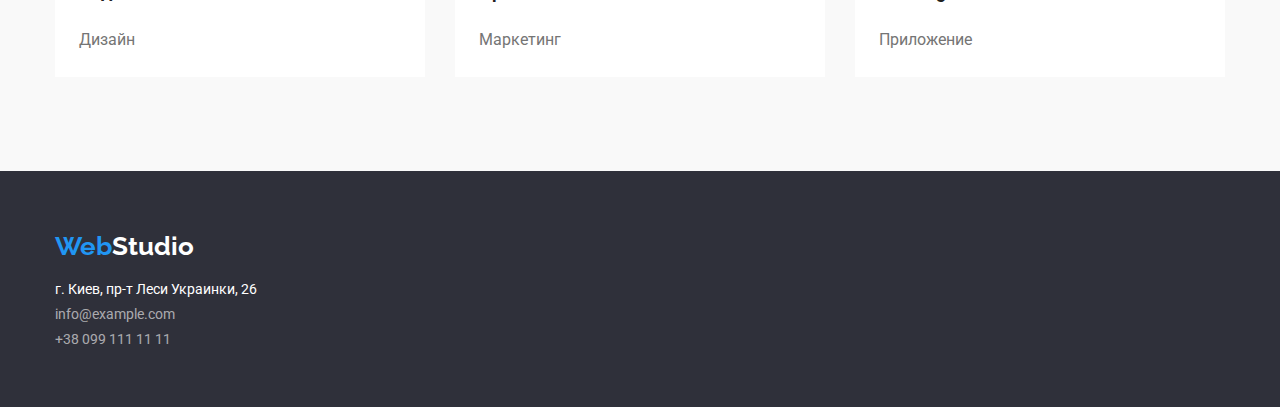
==== commit 1a6e382c: "fonts2" ====
--- a/potrfolio.html
+++ b/potrfolio.html
@@ -3,6 +3,9 @@
   <head>
     <meta charset="UTF-8" />
     <meta name="viewport" content="width=device-width, initial-scale=1.0" />
+
+     <link rel="preconnect" href="https://fonts.gstatic.com">
+<link href="https://fonts.googleapis.com/css2?family=Raleway:wght@700&family=Roboto:wght@400;500;700;900&display=swap" rel="stylesheet">
     <!--подключение стилей-->
     <link rel="stylesheet" href="css/style.css" />
     <link rel="stylesheet" href="css/modern-normalize.css" />
@@ -12,8 +15,7 @@
     <header>
       <div class="container">
         <a class="logo" href="index.html" lang="en">
-          <span class="logo-contrast">Web</span>Studio</a
-        >
+          <span class="logo-contrast">Web</span>Studio</a>
         <nav>
           <ul class="navigation">
             <li><a href="index.html">Студия</a></li>
--- a/css/style.css
+++ b/css/style.css
@@ -79,11 +79,11 @@
 }
 
 header .logo {
-  font-family: Raleway, sans-serif;
+  font-family: Raleway;
   font-weight: 700;
   font-size: 26px;
-  line-height: 1, 192;
-  letter-spacing: 0, 03em;
+  line-height: 1.192;
+  letter-spacing: 0.03em;
   color: var(--main-text-color);
   display: flex;
   margin-right: 93px;
@@ -91,6 +91,11 @@
 
 header .logo-contrast {
   color: var(--selected-text-color);
+  font-family: Raleway;
+  font-weight: 700;
+  font-size: 26px;
+  line-height: 1.192;
+  letter-spacing: 0.03em;
 }
 
 .navigation {
@@ -106,12 +111,12 @@
 }
 
 .navigation a {
-  font-family: Roboto, sans-serif;
+  font-family: Roboto;
   font-weight: 500;
   font-style: normal;
   font-size: 14px;
-  line-height: 1, 143;
-  letter-spacing: 0, 02em;
+  line-height: 1.143;
+  letter-spacing: 0.02em;
   color: var(--main-text-color);
 
   padding-top: 32px;
@@ -187,7 +192,7 @@
 
 .hero button {
   font-size: 16px;
-  line-height: 1, 875;
+  line-height: 1.875;
   text-align: center;
   background-color: var(--main-button-color);
   color: var(--contrast-text-color);
@@ -232,7 +237,7 @@
   font-weight: 700;
   font-style: normal;
   letter-spacing: 0.03em;
-  line-height: 1, 17;
+  line-height: 1.17;
   text-transform: uppercase;
   color: var(--main-text-color);
   margin-bottom: 10px;
@@ -244,7 +249,7 @@
   font-style: normal;
   letter-spacing: 0.03em;
   font-size: 14px;
-  line-height: 1, 71;
+  line-height: 1.71;
   color: var(--minor-text-color);
   width: 270px;
 }
@@ -332,8 +337,9 @@
 }
 
 footer .logo {
-  font-family: Raleway, sans-serif;
-  font-weight: 700;
+  font-family: Raleway;
+  font-weight: 700;
+  font-style: normal;
   font-size: 26px;
   line-height: 1, 192;
   letter-spacing: 0, 03em;
